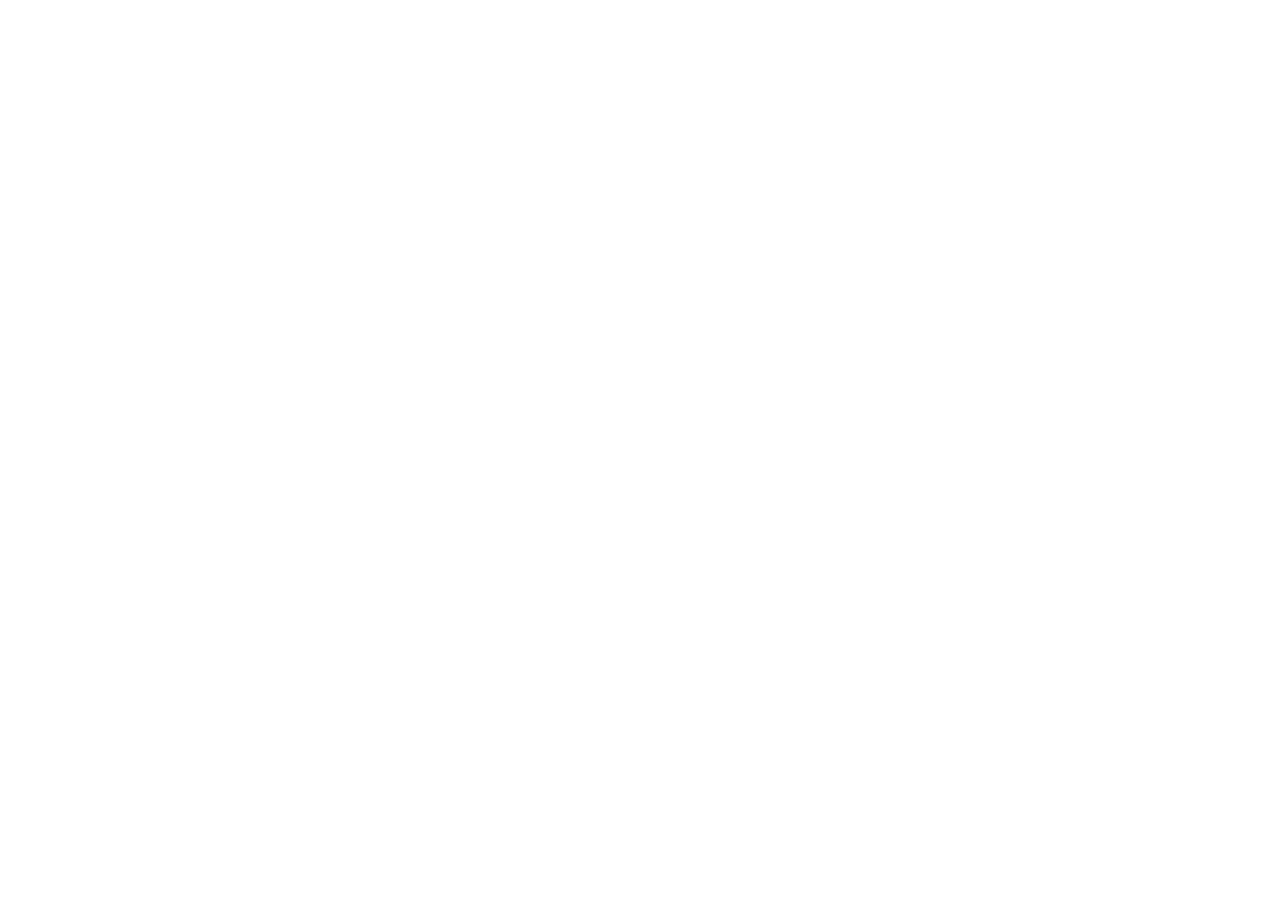
==== frontend/index.html @ 50b157df "feat: Implement Deck and Study APIs with CRUD operations - Added `decks.py` for managing decks: crea" ====
<!DOCTYPE html>
<html lang="en">
  <head>
    <meta charset="UTF-8" />
    <!-- viewport-fit=cover is essential for mobile safe area insets (notches & home bars) -->
    <meta
      name="viewport"
      content="width=device-width, initial-scale=1.0, maximum-scale=1.0, user-scalable=no, viewport-fit=cover"
    />
    <meta name="theme-color" content="#4f46e5" />
    <meta name="apple-mobile-web-app-capable" content="yes" />
    <meta name="apple-mobile-web-app-status-bar-style" content="black-translucent" />
    <link rel="manifest" href="/manifest.json" />
    <link rel="icon" type="image/svg+xml" href="/favicon.svg" />
    <title>MemorizeMe - Active Recall & Flashcards</title>
    <!-- Preload CJK and Latin optimized typography -->
    <link rel="preconnect" href="https://fonts.googleapis.com" />
    <link rel="preconnect" href="https://fonts.gstatic.com" crossorigin />
    <link
      href="https://fonts.googleapis.com/css2?family=Inter:wght@400;500;600;700&family=Noto+Sans+JP:wght@400;500;700&display=swap"
      rel="stylesheet"
    />
    <link rel="stylesheet" href="/src/assets/styles/main.css" />
  </head>
  <body>
    <div id="root"></div>
    <noscript>Please enable JavaScript to use MemorizeMe.</noscript>
  </body>
</html>
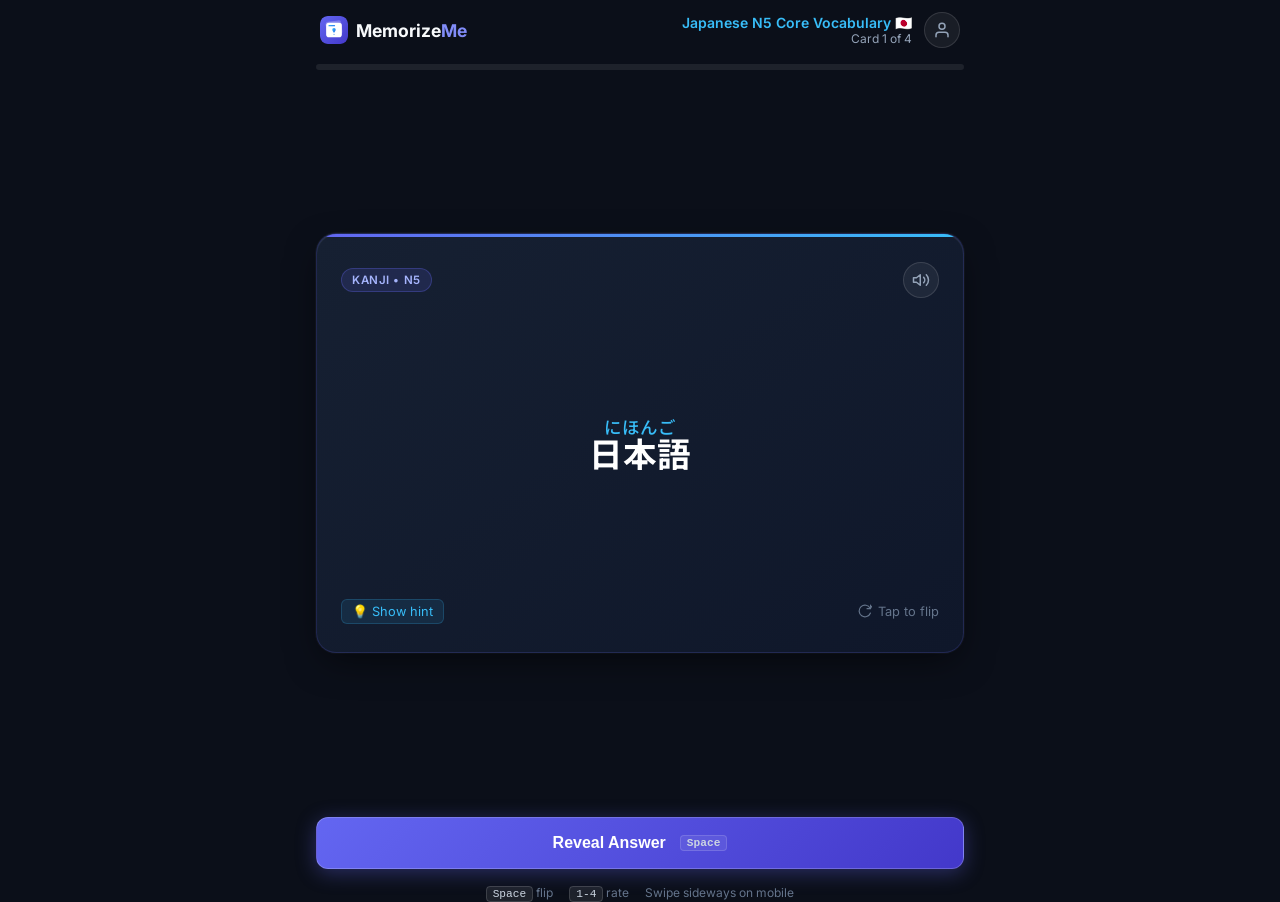
==== commit 2e996b9e: "Add study view styles, authentication controller, and study session controller - Created a new CSS f" ====
--- a/frontend/index.html
+++ b/frontend/index.html
@@ -2,7 +2,6 @@
 <html lang="en">
   <head>
     <meta charset="UTF-8" />
-    <!-- viewport-fit=cover is essential for mobile safe area insets (notches & home bars) -->
     <meta
       name="viewport"
       content="width=device-width, initial-scale=1.0, maximum-scale=1.0, user-scalable=no, viewport-fit=cover"
@@ -10,21 +9,191 @@
     <meta name="theme-color" content="#4f46e5" />
     <meta name="apple-mobile-web-app-capable" content="yes" />
     <meta name="apple-mobile-web-app-status-bar-style" content="black-translucent" />
-    <link rel="manifest" href="/manifest.json" />
-    <link rel="icon" type="image/svg+xml" href="/favicon.svg" />
-    <title>MemorizeMe - Active Recall & Flashcards</title>
-    <!-- Preload CJK and Latin optimized typography -->
+    <link rel="manifest" href="./public/manifest.json" />
+    <link rel="icon" type="image/svg+xml" href="./public/favicon.svg" />
+    <title>MemorizeMe - Study Mode</title>
+
+    <!-- Google Fonts: Inter & Noto Sans JP (for CJK / Japanese Furigana typography) -->
     <link rel="preconnect" href="https://fonts.googleapis.com" />
     <link rel="preconnect" href="https://fonts.gstatic.com" crossorigin />
     <link
-      href="https://fonts.googleapis.com/css2?family=Inter:wght@400;500;600;700&family=Noto+Sans+JP:wght@400;500;700&display=swap"
+      href="https://fonts.googleapis.com/css2?family=Inter:wght@400;500;600;700;800&family=Noto+Sans+JP:wght@400;500;700&display=swap"
       rel="stylesheet"
     />
-    <link rel="stylesheet" href="/src/assets/styles/main.css" />
+
+    <!-- Stylesheets -->
+    <link rel="stylesheet" href="./src/assets/styles/main.css" />
+    <link rel="stylesheet" href="./src/assets/styles/study.css" />
   </head>
   <body>
-    <div id="root"></div>
-    <noscript>Please enable JavaScript to use MemorizeMe.</noscript>
+    <main class="study-container">
+      <!-- Top Navigation & Deck Header -->
+      <header class="study-header">
+        <a href="./index.html" class="brand-badge" title="MemorizeMe">
+          <img src="./public/favicon.svg" alt="MemorizeMe Icon" />
+          <span>Memorize<span style="color: #818cf8;">Me</span></span>
+        </a>
+
+        <div style="display: flex; align-items: center; gap: 12px;">
+          <div class="deck-info">
+            <span class="deck-title" id="deckTitle">Japanese N5 Core Vocabulary</span>
+            <span class="card-counter" id="cardCounter">Card 1 of 4</span>
+          </div>
+          <a href="./login.html" class="audio-btn" title="Sign In / Account" aria-label="User Account" style="text-decoration: none;">
+            <svg width="18" height="18" viewBox="0 0 24 24" fill="none" stroke="currentColor" stroke-width="2" stroke-linecap="round" stroke-linejoin="round">
+              <path d="M20 21v-2a4 4 0 0 0-4-4H8a4 4 0 0 0-4 4v2"></path>
+              <circle cx="12" cy="7" r="4"></circle>
+            </svg>
+          </a>
+        </div>
+      </header>
+
+      <!-- Spaced Repetition Session Progress Bar -->
+      <div class="progress-container" aria-label="Session Progress">
+        <div class="progress-bar" id="progressBar"></div>
+      </div>
+
+      <!-- 3D Flip Flashcard Interactive Stage -->
+      <section class="card-stage" id="cardStage">
+        <div class="flashcard-wrapper" id="cardWrapper" role="button" aria-label="Flip flashcard">
+          <div class="flashcard-card">
+            
+            <!-- Front Face (Prompt / Question) -->
+            <div class="card-face card-front">
+              <div class="card-top">
+                <span class="tag-badge" id="frontTag">Kanji • N5</span>
+                <button class="audio-btn" id="audioBtn" title="Listen to pronunciation" aria-label="Pronunciation">
+                  <svg width="18" height="18" viewBox="0 0 24 24" fill="none" stroke="currentColor" stroke-width="2" stroke-linecap="round" stroke-linejoin="round">
+                    <polygon points="11 5 6 9 2 9 2 15 6 15 11 19 11 5"></polygon>
+                    <path d="M19.07 4.93a10 10 0 0 1 0 14.14M15.54 8.46a5 5 0 0 1 0 7.07"></path>
+                  </svg>
+                </button>
+              </div>
+
+              <div class="card-body">
+                <div class="card-prompt" id="frontPrompt">
+                  <ruby>日本語<rt>にほんご</rt></ruby>
+                </div>
+                <div class="card-explanation" id="hintText" style="display: none;"></div>
+              </div>
+
+              <div class="card-bottom">
+                <span class="hint-chip" id="hintChip">💡 Show hint</span>
+                <span class="flip-hint">
+                  <svg width="14" height="14" viewBox="0 0 24 24" fill="none" stroke="currentColor" stroke-width="2" stroke-linecap="round" stroke-linejoin="round">
+                    <path d="M21.5 2v6h-6M21.34 15.57a10 10 0 1 1-.57-8.38l5.67-5.67"/>
+                  </svg>
+                  Tap to flip
+                </span>
+              </div>
+            </div>
+
+            <!-- Back Face (Answer & Explanation) -->
+            <div class="card-face card-back">
+              <div class="card-top">
+                <span class="tag-badge back-badge" id="backTag">Answer</span>
+                <span style="font-size: 0.75rem; color: #7dd3fc;">SM-2 Interval</span>
+              </div>
+
+              <div class="card-body">
+                <div class="card-subtext" id="backAnswer" style="font-size: 1.5rem; font-weight: 700; color: #ffffff;">
+                  Japanese language
+                </div>
+                <div class="card-explanation" id="backExplanation">
+                  Composed of 日本 (Nihon = Japan) + 語 (go = language).
+                </div>
+              </div>
+
+              <div class="card-bottom">
+                <span style="color: var(--color-brand-accent); font-size: 0.75rem;">Rate your recall:</span>
+                <span class="flip-hint">
+                  <svg width="14" height="14" viewBox="0 0 24 24" fill="none" stroke="currentColor" stroke-width="2" stroke-linecap="round" stroke-linejoin="round">
+                    <path d="M21.5 2v6h-6M21.34 15.57a10 10 0 1 1-.57-8.38l5.67-5.67"/>
+                  </svg>
+                  Flip to front
+                </span>
+              </div>
+            </div>
+
+          </div>
+        </div>
+      </section>
+
+      <!-- Session Completion Card (Hidden by default) -->
+      <section class="completion-card" id="completionContainer" style="display: none;">
+        <div class="completion-icon">
+          <svg width="36" height="36" viewBox="0 0 24 24" fill="none" stroke="#ffffff" stroke-width="2.5" stroke-linecap="round" stroke-linejoin="round">
+            <polyline points="20 6 9 17 4 12"></polyline>
+          </svg>
+        </div>
+        <h2 style="font-size: 1.5rem; font-weight: 800; color: #ffffff;">Session Complete! 🎉</h2>
+        <p style="color: var(--color-text-muted); font-size: 0.95rem; max-width: 380px;">
+          You have reviewed all flashcards scheduled for today. Your spaced repetition intervals have been recalculated.
+        </p>
+
+        <div class="stats-grid">
+          <div class="stat-item">
+            <div class="stat-val" id="statTotal">4</div>
+            <div class="stat-lbl">Cards</div>
+          </div>
+          <div class="stat-item">
+            <div class="stat-val" id="statAccuracy">100%</div>
+            <div class="stat-lbl">Accuracy</div>
+          </div>
+          <div class="stat-item">
+            <div class="stat-val" id="statTime">15s</div>
+            <div class="stat-lbl">Time</div>
+          </div>
+        </div>
+
+        <button class="btn-reveal" id="btnRestart" style="max-width: 280px; margin-top: 10px;">
+          Review Again 🔄
+        </button>
+      </section>
+
+      <!-- Bottom Interactive Controls -->
+      <footer class="controls-area">
+        <!-- Visible on Card Front -->
+        <div id="frontControls" style="display: flex;">
+          <button class="btn-reveal" id="btnReveal">
+            <span>Reveal Answer</span>
+            <span class="kbd" style="margin-left: 6px;">Space</span>
+          </button>
+        </div>
+
+        <!-- Visible on Card Back (SM-2 Rating Buttons) -->
+        <div class="ratings-grid" id="backControls" style="display: none;">
+          <button class="rating-btn btn-blackout" data-rating="0" title="Complete blackout (Shortcut: 1)">
+            <span class="label">Forgot</span>
+            <span class="interval">1d • 1</span>
+          </button>
+
+          <button class="rating-btn btn-hard" data-rating="2" title="Recalled with effort (Shortcut: 2)">
+            <span class="label">Hard</span>
+            <span class="interval">2d • 2</span>
+          </button>
+
+          <button class="rating-btn btn-good" data-rating="3" title="Good recall (Shortcut: 3)">
+            <span class="label">Good</span>
+            <span class="interval">4d • 3</span>
+          </button>
+
+          <button class="rating-btn btn-easy" data-rating="4" title="Very easy (Shortcut: 4)">
+            <span class="label">Easy</span>
+            <span class="interval">7d • 4</span>
+          </button>
+        </div>
+
+        <!-- Keyboard and Gesture hints -->
+        <div class="shortcuts-hint">
+          <span><span class="kbd">Space</span> flip</span>
+          <span><span class="kbd">1-4</span> rate</span>
+          <span>Swipe sideways on mobile</span>
+        </div>
+      </footer>
+    </main>
+
+    <!-- Study Engine Script -->
+    <script src="./src/views/study/study_page.js"></script>
   </body>
 </html>
-
--- a/frontend/src/assets/styles/main.css
+++ b/frontend/src/assets/styles/main.css
@@ -0,0 +1,66 @@
+@import "./safe-area.css";
+
+/* ==============================================================================
+   MemorizeMe Global Stylesheet
+   Mobile-First, CJK Japanese Typography, and 3D Card Flip Transitions
+   ============================================================================== */
+
+*, *::before, *::after {
+  box-sizing: border-box;
+  margin: 0;
+  padding: 0;
+  -webkit-tap-highlight-color: transparent;
+}
+
+body {
+  font-family: 'Inter', 'Noto Sans JP', 'Hiragino Kaku Gothic ProN', -apple-system, BlinkMacSystemFont, 'Segoe UI', Roboto, sans-serif;
+  background-color: #0b0f19;
+  color: #f1f5f9;
+  min-height: 100vh;
+  min-height: 100dvh; /* Dynamic viewport height for mobile keyboards/bars */
+  overflow-x: hidden;
+  text-rendering: optimizeLegibility;
+  -webkit-font-smoothing: antialiased;
+}
+
+/* Ruby Furigana styling for Japanese cards */
+ruby {
+  ruby-align: center;
+}
+
+rt {
+  font-size: 0.6em;
+  color: #94a3b8;
+  user-select: none;
+}
+
+/* 3D Flip Card Container */
+.flashcard-perspective {
+  perspective: 1000px;
+}
+
+.flashcard-inner {
+  position: relative;
+  width: 100%;
+  height: 100%;
+  transition: transform 0.6s cubic-bezier(0.4, 0.2, 0.2, 1);
+  transform-style: preserve-3d;
+}
+
+.flashcard-inner.is-flipped {
+  transform: rotateY(180deg);
+}
+
+.flashcard-face {
+  position: absolute;
+  width: 100%;
+  height: 100%;
+  backface-visibility: hidden;
+  -webkit-backface-visibility: hidden;
+  border-radius: 1rem;
+}
+
+.flashcard-back {
+  transform: rotateY(180deg);
+}
+
--- a/frontend/src/assets/styles/study.css
+++ b/frontend/src/assets/styles/study.css
@@ -0,0 +1,502 @@
+/* ==============================================================================
+   MemorizeMe: Study View Stylesheet
+   Brand Colors: Indigo (#6366f1 - #4338ca) & Sky Blue (#38bdf8 - #2563eb)
+   ============================================================================== */
+
+:root {
+  --color-bg-base: #0b0f19;
+  --color-bg-surface: #111827;
+  --color-bg-card: #182234;
+  --color-bg-card-hover: #1e2b42;
+  
+  --color-brand-primary: #6366f1;
+  --color-brand-primary-dark: #4338ca;
+  --color-brand-accent: #38bdf8;
+  --color-brand-accent-dark: #2563eb;
+  
+  --color-border: rgba(99, 102, 241, 0.18);
+  --color-border-glow: rgba(56, 189, 248, 0.45);
+  
+  --color-text-main: #f8fafc;
+  --color-text-muted: #94a3b8;
+  --color-text-dim: #64748b;
+
+  /* SM-2 Recall Feedback Colors */
+  --color-rating-blackout: #ef4444;
+  --color-rating-hard: #f59e0b;
+  --color-rating-good: #6366f1;
+  --color-rating-easy: #10b981;
+
+  --radius-card: 1.25rem;
+  --radius-btn: 0.75rem;
+  --transition-smooth: 0.3s cubic-bezier(0.4, 0, 0.2, 1);
+}
+
+/* Page Layout */
+.study-container {
+  display: flex;
+  flex-direction: column;
+  min-height: 100vh;
+  min-height: 100dvh;
+  max-width: 680px;
+  margin: 0 auto;
+  padding: env(safe-area-inset-top, 16px) 16px env(safe-area-inset-bottom, 16px);
+  position: relative;
+}
+
+/* Header */
+.study-header {
+  display: flex;
+  align-items: center;
+  justify-content: space-between;
+  padding: 12px 4px 8px;
+  gap: 12px;
+}
+
+.brand-badge {
+  display: flex;
+  align-items: center;
+  gap: 8px;
+  text-decoration: none;
+  color: var(--color-text-main);
+  font-weight: 700;
+  font-size: 1.1rem;
+}
+
+.brand-badge img {
+  width: 28px;
+  height: 28px;
+  border-radius: 8px;
+}
+
+.deck-info {
+  display: flex;
+  flex-direction: column;
+  align-items: flex-end;
+}
+
+.deck-title {
+  font-size: 0.875rem;
+  font-weight: 600;
+  color: var(--color-brand-accent);
+}
+
+.card-counter {
+  font-size: 0.75rem;
+  color: var(--color-text-muted);
+}
+
+/* Progress Bar */
+.progress-container {
+  width: 100%;
+  height: 6px;
+  background: rgba(255, 255, 255, 0.08);
+  border-radius: 9999px;
+  overflow: hidden;
+  margin: 8px 0 20px;
+}
+
+.progress-bar {
+  height: 100%;
+  width: 0%;
+  background: linear-gradient(90deg, var(--color-brand-primary) 0%, var(--color-brand-accent) 100%);
+  border-radius: 9999px;
+  transition: width var(--transition-smooth);
+  box-shadow: 0 0 12px rgba(56, 189, 248, 0.5);
+}
+
+/* 3D Flashcard Stage */
+.card-stage {
+  flex: 1;
+  display: flex;
+  align-items: center;
+  justify-content: center;
+  perspective: 1200px;
+  padding: 10px 0 20px;
+}
+
+.flashcard-wrapper {
+  width: 100%;
+  height: 420px;
+  max-height: 58vh;
+  position: relative;
+  cursor: pointer;
+  user-select: none;
+  -webkit-user-select: none;
+}
+
+.flashcard-card {
+  width: 100%;
+  height: 100%;
+  position: relative;
+  transform-style: preserve-3d;
+  transition: transform 0.65s cubic-bezier(0.34, 1.4, 0.64, 1);
+  border-radius: var(--radius-card);
+}
+
+.flashcard-wrapper.is-flipped .flashcard-card {
+  transform: rotateY(180deg);
+}
+
+/* Card Faces (Front & Back) */
+.card-face {
+  position: absolute;
+  top: 0;
+  left: 0;
+  width: 100%;
+  height: 100%;
+  backface-visibility: hidden;
+  -webkit-backface-visibility: hidden;
+  border-radius: var(--radius-card);
+  padding: 28px 24px;
+  display: flex;
+  flex-direction: column;
+  justify-content: space-between;
+  background: linear-gradient(145deg, #162032 0%, #0f172a 100%);
+  border: 1px solid var(--color-border);
+  box-shadow: 0 12px 36px -8px rgba(0, 0, 0, 0.6),
+              0 0 0 1px rgba(255, 255, 255, 0.04),
+              inset 0 1px 1px rgba(255, 255, 255, 0.1);
+  overflow: hidden;
+}
+
+/* Glowing Accent Border */
+.card-face::before {
+  content: "";
+  position: absolute;
+  top: 0;
+  left: 0;
+  right: 0;
+  height: 3px;
+  background: linear-gradient(90deg, var(--color-brand-primary), var(--color-brand-accent));
+}
+
+.card-face.card-back {
+  transform: rotateY(180deg);
+  background: linear-gradient(145deg, #1a2238 0%, #111827 100%);
+  border-color: rgba(56, 189, 248, 0.3);
+}
+
+.card-face.card-back::before {
+  background: linear-gradient(90deg, var(--color-brand-accent), #10b981);
+}
+
+/* Card Header */
+.card-top {
+  display: flex;
+  justify-content: space-between;
+  align-items: center;
+}
+
+.tag-badge {
+  font-size: 0.72rem;
+  font-weight: 600;
+  text-transform: uppercase;
+  letter-spacing: 0.05em;
+  padding: 4px 10px;
+  border-radius: 9999px;
+  background: rgba(99, 102, 241, 0.15);
+  color: #a5b4fc;
+  border: 1px solid rgba(99, 102, 241, 0.3);
+}
+
+.tag-badge.back-badge {
+  background: rgba(56, 189, 248, 0.15);
+  color: #7dd3fc;
+  border-color: rgba(56, 189, 248, 0.3);
+}
+
+.audio-btn {
+  background: rgba(255, 255, 255, 0.06);
+  border: 1px solid rgba(255, 255, 255, 0.12);
+  color: var(--color-text-muted);
+  width: 36px;
+  height: 36px;
+  border-radius: 50%;
+  display: flex;
+  align-items: center;
+  justify-content: center;
+  cursor: pointer;
+  transition: all var(--transition-smooth);
+}
+
+.audio-btn:hover {
+  background: rgba(99, 102, 241, 0.25);
+  color: #ffffff;
+  border-color: var(--color-brand-primary);
+  transform: scale(1.05);
+}
+
+/* Card Body Content */
+.card-body {
+  flex: 1;
+  display: flex;
+  flex-direction: column;
+  justify-content: center;
+  align-items: center;
+  text-align: center;
+  padding: 16px 0;
+  gap: 14px;
+}
+
+.card-prompt {
+  font-size: 2.1rem;
+  font-weight: 700;
+  line-height: 1.35;
+  color: #ffffff;
+  word-break: break-word;
+}
+
+/* Japanese Furigana typography */
+.card-prompt ruby {
+  ruby-position: over;
+  ruby-align: center;
+}
+
+.card-prompt rt {
+  font-size: 0.52em;
+  color: #38bdf8;
+  font-weight: 500;
+  letter-spacing: 0.05em;
+}
+
+.card-subtext {
+  font-size: 1.05rem;
+  color: #cbd5e1;
+  max-width: 90%;
+  line-height: 1.5;
+}
+
+.card-explanation {
+  font-size: 0.95rem;
+  color: #94a3b8;
+  line-height: 1.6;
+  text-align: center;
+  background: rgba(15, 23, 42, 0.6);
+  padding: 12px 18px;
+  border-radius: 12px;
+  border: 1px solid rgba(255, 255, 255, 0.05);
+  width: 100%;
+}
+
+/* Card Bottom Hints & Flip Indicator */
+.card-bottom {
+  display: flex;
+  justify-content: space-between;
+  align-items: center;
+  font-size: 0.8rem;
+  color: var(--color-text-dim);
+}
+
+.hint-chip {
+  cursor: pointer;
+  color: var(--color-brand-accent);
+  background: rgba(56, 189, 248, 0.1);
+  padding: 4px 10px;
+  border-radius: 6px;
+  border: 1px solid rgba(56, 189, 248, 0.2);
+  transition: all var(--transition-smooth);
+}
+
+.hint-chip:hover {
+  background: rgba(56, 189, 248, 0.2);
+}
+
+.flip-hint {
+  display: flex;
+  align-items: center;
+  gap: 6px;
+}
+
+/* Controls / Action Bar */
+.controls-area {
+  padding-top: 12px;
+  display: flex;
+  flex-direction: column;
+  gap: 12px;
+}
+
+/* Reveal Button (shown on front) */
+.btn-reveal {
+  width: 100%;
+  height: 52px;
+  background: linear-gradient(135deg, var(--color-brand-primary) 0%, var(--color-brand-primary-dark) 100%);
+  color: #ffffff;
+  border: 1px solid rgba(255, 255, 255, 0.2);
+  border-radius: var(--radius-btn);
+  font-size: 1rem;
+  font-weight: 600;
+  display: flex;
+  align-items: center;
+  justify-content: center;
+  gap: 8px;
+  cursor: pointer;
+  box-shadow: 0 4px 20px rgba(99, 102, 241, 0.35);
+  transition: all var(--transition-smooth);
+}
+
+.btn-reveal:hover {
+  filter: brightness(1.1);
+  transform: translateY(-1px);
+  box-shadow: 0 6px 24px rgba(99, 102, 241, 0.5);
+}
+
+.btn-reveal:active {
+  transform: translateY(1px);
+}
+
+/* Rating Buttons Grid (shown on back) */
+.ratings-grid {
+  display: grid;
+  grid-template-columns: repeat(4, 1fr);
+  gap: 8px;
+}
+
+.rating-btn {
+  display: flex;
+  flex-direction: column;
+  align-items: center;
+  justify-content: center;
+  padding: 10px 4px;
+  min-height: 58px;
+  background: var(--color-bg-card);
+  border: 1px solid rgba(255, 255, 255, 0.08);
+  border-radius: var(--radius-btn);
+  cursor: pointer;
+  transition: all var(--transition-smooth);
+  color: var(--color-text-main);
+  position: relative;
+  overflow: hidden;
+}
+
+.rating-btn .label {
+  font-size: 0.82rem;
+  font-weight: 700;
+  letter-spacing: 0.02em;
+}
+
+.rating-btn .interval {
+  font-size: 0.7rem;
+  color: var(--color-text-muted);
+  margin-top: 2px;
+}
+
+.rating-btn.btn-blackout:hover {
+  background: rgba(239, 68, 68, 0.15);
+  border-color: var(--color-rating-blackout);
+  color: #fca5a5;
+}
+
+.rating-btn.btn-hard:hover {
+  background: rgba(245, 158, 11, 0.15);
+  border-color: var(--color-rating-hard);
+  color: #fde68a;
+}
+
+.rating-btn.btn-good:hover {
+  background: rgba(99, 102, 241, 0.18);
+  border-color: var(--color-rating-good);
+  color: #c7d2fe;
+}
+
+.rating-btn.btn-easy:hover {
+  background: rgba(16, 185, 129, 0.15);
+  border-color: var(--color-rating-easy);
+  color: #a7f3d0;
+}
+
+/* Shortcuts Hint Bar */
+.shortcuts-hint {
+  display: flex;
+  justify-content: center;
+  align-items: center;
+  gap: 16px;
+  font-size: 0.75rem;
+  color: var(--color-text-dim);
+  padding-top: 4px;
+}
+
+.kbd {
+  background: rgba(255, 255, 255, 0.08);
+  border: 1px solid rgba(255, 255, 255, 0.14);
+  padding: 1px 6px;
+  border-radius: 4px;
+  font-family: monospace;
+  font-size: 0.7rem;
+  color: #cbd5e1;
+}
+
+/* Session Completion Screen */
+.completion-card {
+  text-align: center;
+  padding: 40px 24px;
+  background: linear-gradient(145deg, #162032 0%, #0f172a 100%);
+  border: 1px solid var(--color-border);
+  border-radius: var(--radius-card);
+  box-shadow: 0 16px 48px -12px rgba(0, 0, 0, 0.7);
+  display: flex;
+  flex-direction: column;
+  align-items: center;
+  gap: 20px;
+  animation: fadeIn 0.5s ease-out;
+}
+
+.completion-icon {
+  width: 72px;
+  height: 72px;
+  border-radius: 50%;
+  background: linear-gradient(135deg, var(--color-brand-primary), var(--color-brand-accent));
+  display: flex;
+  align-items: center;
+  justify-content: center;
+  box-shadow: 0 0 30px rgba(99, 102, 241, 0.4);
+}
+
+.stats-grid {
+  display: grid;
+  grid-template-columns: repeat(3, 1fr);
+  gap: 12px;
+  width: 100%;
+  max-width: 420px;
+  margin: 10px 0;
+}
+
+.stat-item {
+  background: rgba(255, 255, 255, 0.04);
+  padding: 12px;
+  border-radius: 12px;
+  border: 1px solid rgba(255, 255, 255, 0.06);
+}
+
+.stat-val {
+  font-size: 1.5rem;
+  font-weight: 700;
+  color: var(--color-brand-accent);
+}
+
+.stat-lbl {
+  font-size: 0.75rem;
+  color: var(--color-text-muted);
+}
+
+@keyframes fadeIn {
+  from { opacity: 0; transform: translateY(10px); }
+  to { opacity: 1; transform: translateY(0); }
+}
+
+/* Mobile Media Queries */
+@media (max-width: 480px) {
+  .card-prompt {
+    font-size: 1.8rem;
+  }
+  .flashcard-wrapper {
+    height: 380px;
+  }
+  .ratings-grid {
+    gap: 6px;
+  }
+  .shortcuts-hint {
+    display: none; /* Hide keyboard hints on mobile devices */
+  }
+}
+
